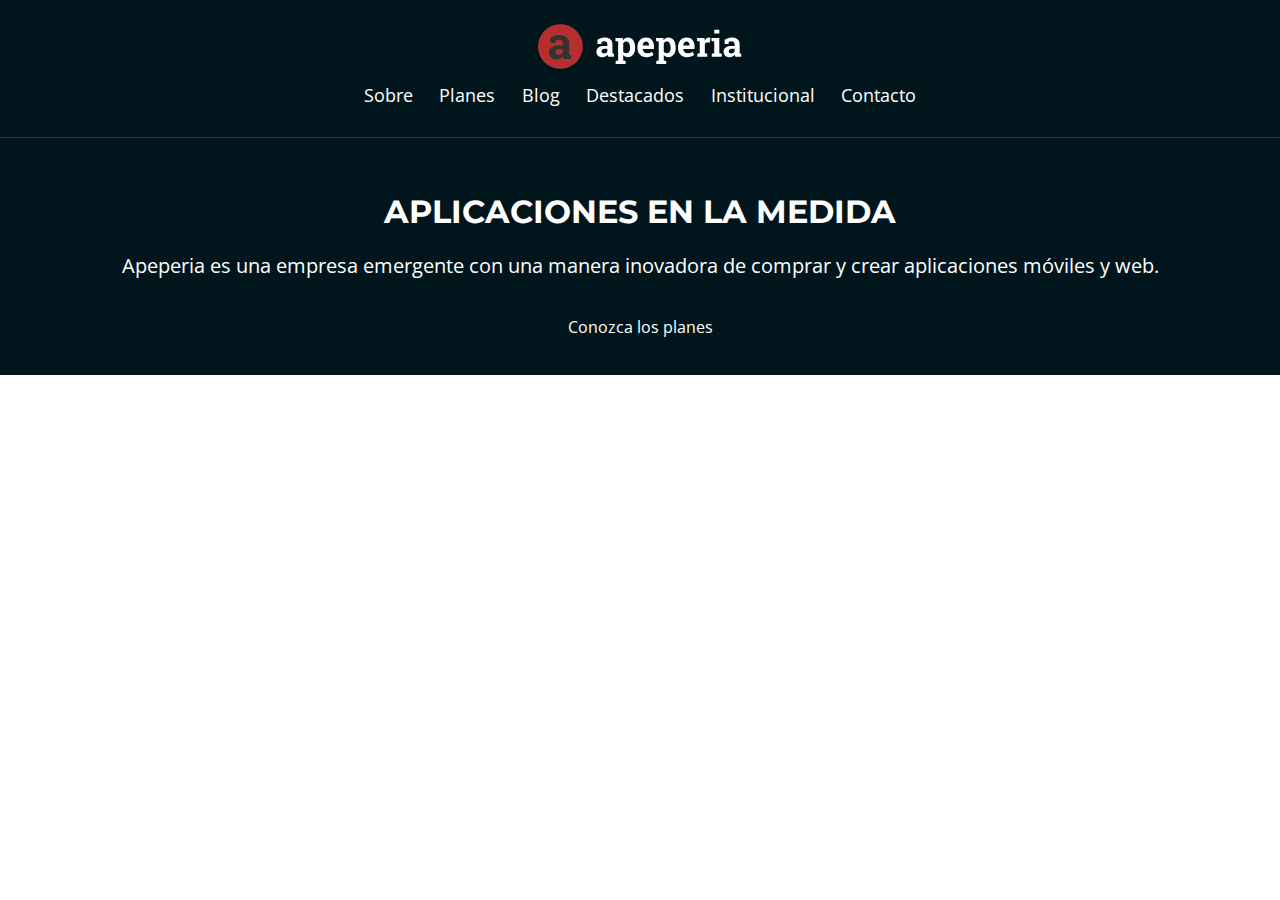
==== index.html @ 64befd77 "setting navbar of index and about us" ====
<!DOCTYPE html>
<html lang="en">
<head>
    <meta charset="UTF-8">
    <meta http-equiv="X-UA-Compatible" content="IE=edge">
    <meta name="viewport" content="width=device-width, initial-scale=1.0">
    <title>Home | Apeperia</title>
    <link href="https://fonts.googleapis.com/css2?family=Montserrat:wght@300;400;700&family=Open+Sans:ital,wght@0,400;0,700;1,300&display=swap" rel="stylesheet">
    <link rel="stylesheet" href="css/reset.css">
    <link rel="stylesheet" href="css/head.css">
    <link rel="stylesheet" href="css/llamada.css">
    <link rel="stylesheet" href="css/bases.css">
</head>
<body>
    <header class="head">
        <img class="head__logo" src="img/logo-apeperia.svg" alt="Logo de Apeperia">
        <nav class="head__navegacion">
            <li class="head__enlace"><a href="#">Sobre</a></li>
            <li class="head__enlace"><a href="#">Planes</a></li>
            <li class="head__enlace"><a href="#">Blog</a></li>
            <li class="head__enlace"><a href="#">Destacados</a></li>
            <li class="head__enlace"><a href="#">Institucional</a></li>
            <li class="head__enlace"><a href="#">Contacto</a></li>
        </nav>
    </header>
    <main>
        <section class="llamada">
            <h1 class="llamada__titulo">Aplicaciones en la medida</h1>
            <p class="llamada__texto">Apeperia es una empresa emergente con una manera inovadora de comprar y crear aplicaciones móviles y web.</p>
            <a class="llamada__boton" href="#">Conozca los planes</a>
        </section>
    </main>
</body>
</html>
---- css/head.css ----
.head {
    color: #FFFFFF;

    width: 100%;

    box-sizing: border-box;

    display: flex;
    flex-direction: column;
    align-items: center;

    padding-top: .75rem;
    padding-bottom: .75rem;

    border-bottom: 1px solid #103D4A;

    position: absolute;
}

.head__logo {
    margin-bottom: 1rem;
}

.head__navegacion {
    text-align: center;
}

.head__enlace {
    font-size: 1.1rem;

    display: inline-block;

    margin-right: .7rem;
    margin-bottom: 1.25rem;
    margin-left: .7rem;
}
---- css/llamada.css ----
.llamada  {
    display: flex;
    flex-direction: column;
    align-items: center;

    color: #FFFFFF;
    text-align: center;
    
    background-color: #00161C;

    padding-top: 12.25rem;
    padding-bottom: 2.5rem;
}

.llamada__titulo {
    font-family: 'Montserrat', serif;
    font-size: 2rem;
    font-weight: 700;
    text-transform: uppercase;

    margin-bottom: 1.5rem;
}

.llamada__texto {
    font-size: 1.25rem;
    line-height: normal;

    margin: 0 auto 2.5rem;
}

.llamada__boton {
    width: 100%;
}
---- css/bases.css ----
body{
    font-family: 'Open Sans', sans-serif;
}
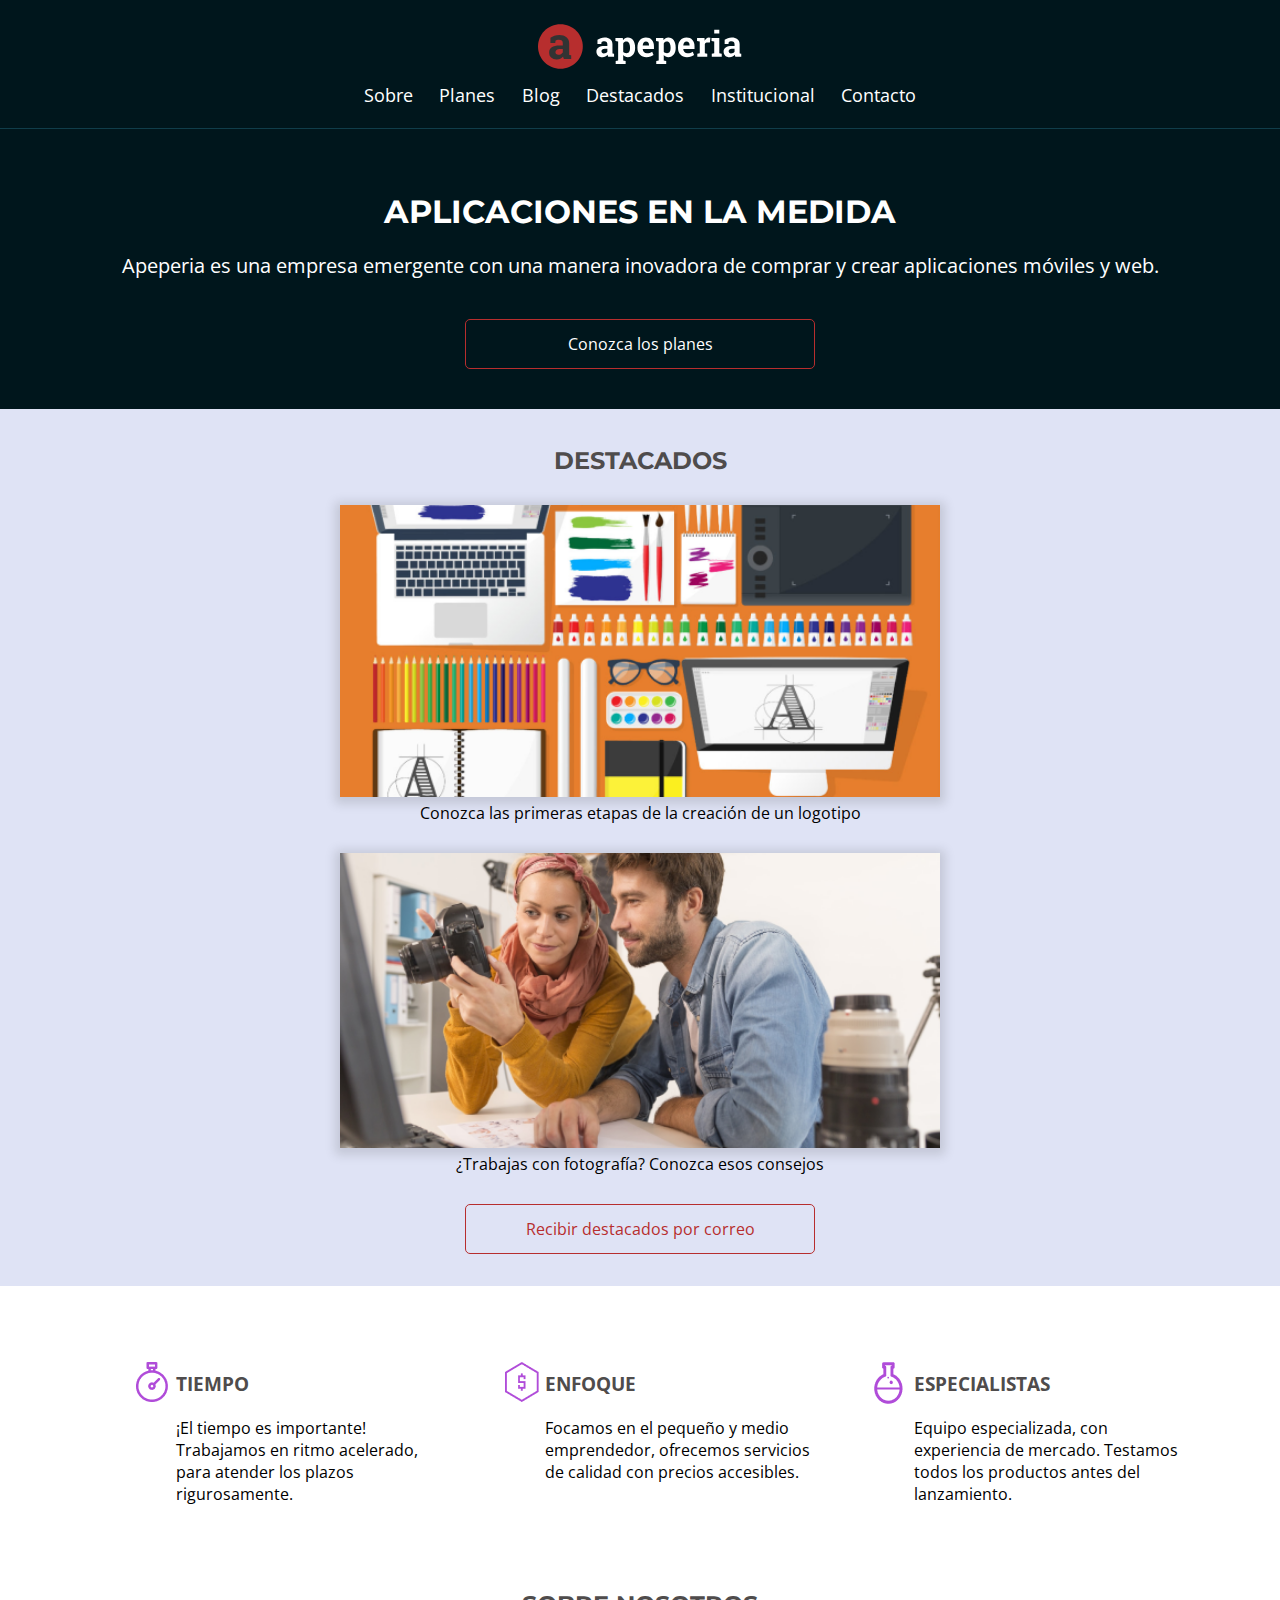
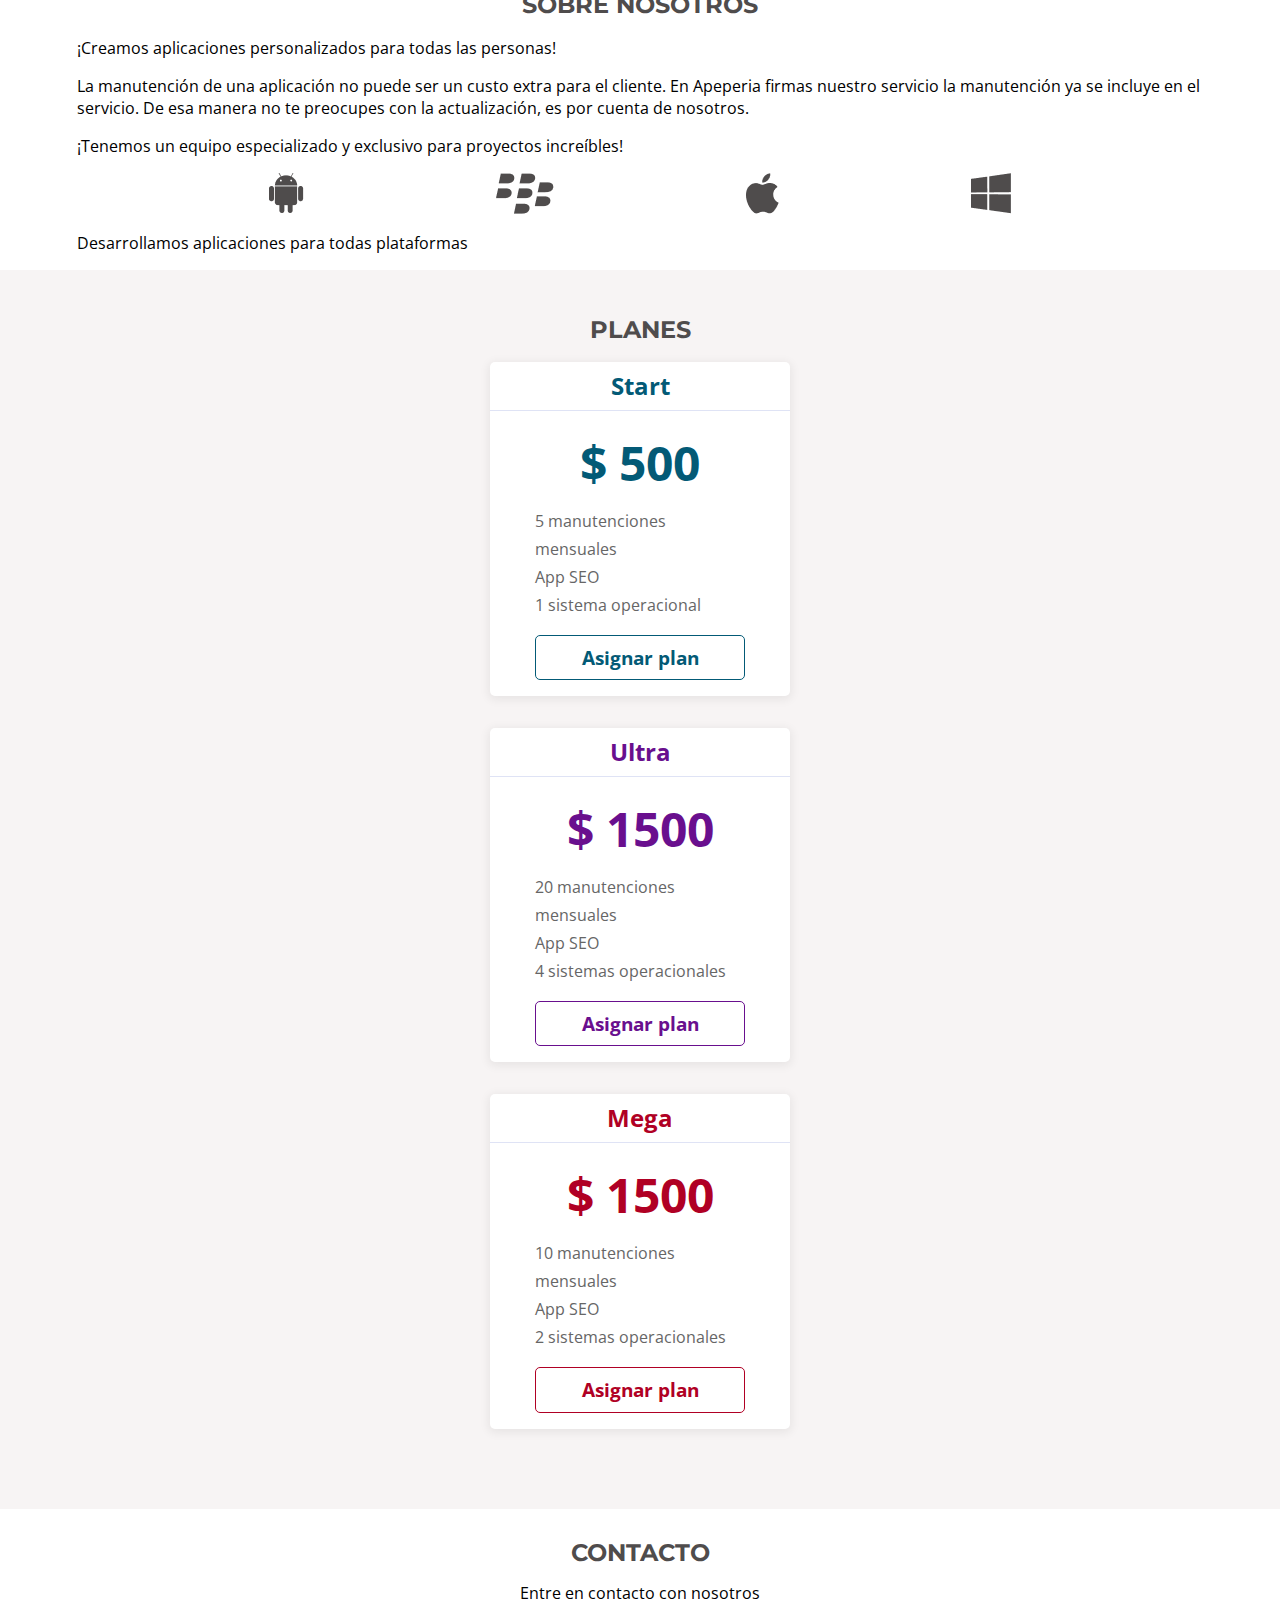
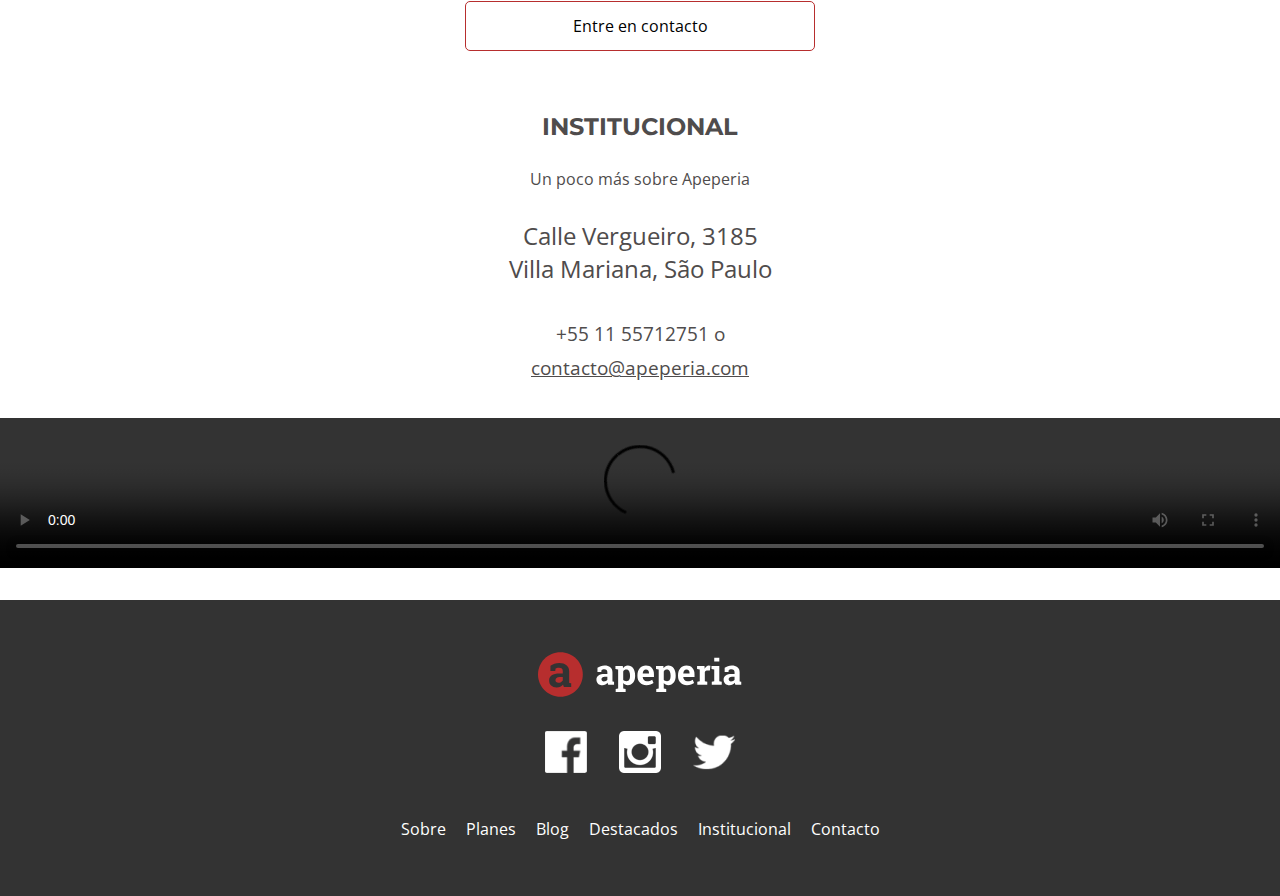
==== commit 3e832de2: "index working with styles" ====
--- a/index.html
+++ b/index.html
@@ -1,18 +1,29 @@
 <!DOCTYPE html>
 <html lang="en">
+
 <head>
     <meta charset="UTF-8">
     <meta http-equiv="X-UA-Compatible" content="IE=edge">
     <meta name="viewport" content="width=device-width, initial-scale=1.0">
     <title>Home | Apeperia</title>
-    <link href="https://fonts.googleapis.com/css2?family=Montserrat:wght@300;400;700&family=Open+Sans:ital,wght@0,400;0,700;1,300&display=swap" rel="stylesheet">
+    <link
+        href="https://fonts.googleapis.com/css2?family=Montserrat:wght@300;400;700&family=Open+Sans:ital,wght@0,400;0,700;1,300&display=swap"
+        rel="stylesheet">
     <link rel="stylesheet" href="css/reset.css">
     <link rel="stylesheet" href="css/head.css">
     <link rel="stylesheet" href="css/llamada.css">
     <link rel="stylesheet" href="css/bases.css">
+    <link rel="stylesheet" href="css/destacados.css">
+    <link rel="stylesheet" href="css/diferenciales.css">
+    <link rel="stylesheet" href="css/sobre-nosotros.css">
+    <link rel="stylesheet" href="css/planes.css">
+    <link rel="stylesheet" href="css/contacto.css">
+    <link rel="stylesheet" href="css/institucional.css">
+    <link rel="stylesheet" href="css/footer.css">
 </head>
+
 <body>
-    <header class="head">
+    <header class="head container">
         <img class="head__logo" src="img/logo-apeperia.svg" alt="Logo de Apeperia">
         <nav class="head__navegacion">
             <li class="head__enlace"><a href="#">Sobre</a></li>
@@ -24,11 +35,171 @@
         </nav>
     </header>
     <main>
-        <section class="llamada">
+        <section class="llamada container">
             <h1 class="llamada__titulo">Aplicaciones en la medida</h1>
-            <p class="llamada__texto">Apeperia es una empresa emergente con una manera inovadora de comprar y crear aplicaciones móviles y web.</p>
-            <a class="llamada__boton" href="#">Conozca los planes</a>
-        </section>
+            <p class="llamada__texto">Apeperia es una empresa emergente con una manera inovadora de comprar y crear
+                aplicaciones móviles y web.</p>
+            <a class="llamada__boton boton" href="#">Conozca los planes</a>
+        </section>
+
+        <section class="destacados container">
+            <h2 class="destacados__titulo">Destacados</h2>
+            <a href="#">
+                <figure class="destacados__panel">
+                    <img src="img/empezando-a-crear-logo.png"
+                        alt="Panel de la publicacion sobre la creacion del logotipo" class="destacados__panel-imagen">
+                    <figC class="destacados__panel-texto">Conozca las primeras etapas de la creación de un logotipo
+                    </figC>
+                </figure>
+            </a>
+            <a href="#">
+                <figure class="destacados__panel">
+                    <img src="img/sugestiones-fotografias.png"
+                        alt="Panel de la publicación sobre consejos de fotografía" class="destacados__panel-imagen">
+                    <figC class="destacados__panel-texto">¿Trabajas con fotografía? Conozca esos consejos</figC>
+                </figure>
+            </a>
+            <a href="#" class="destacados__boton boton">Recibir destacados por correo</a>
+        </section>
+
+
+        <section class="diferenciales container">
+            <ul class="diferenciales__lista">
+                <li class="diferenciales__item diferenciales__item-reloj">
+                    <h2 class="item__titulo">Tiempo</h2>
+                    <p class="item__texto">¡El tiempo es importante! Trabajamos en ritmo acelerado, para atender los
+                        plazos rigurosamente.</p>
+                </li>
+                <li class="diferenciales__item diferenciales__item-dinero">
+                    <h2 class="item__titulo">Enfoque</h2>
+                    <p class="item__texto">Focamos en el pequeño y medio emprendedor, ofrecemos servicios de calidad con
+                        precios accesibles.</p>
+                </li>
+                <li class="diferenciales__item diferenciales__item-quimica">
+                    <h2 class="item__titulo">Especialistas</h2>
+                    <p class="item__texto">Equipo especializada, con experiencia de mercado. Testamos todos los
+                        productos antes del lanzamiento.</p>
+                </li>
+            </ul>
+        </section>
+
+
+        <section class="sobre_nosotros container">
+            <div class="sobre_nosotros__contenido">
+                <h2 class="sobre_nosotros__titulo">Sobre nosotros</h2>
+                <p class="sobre_nosotros__texto">
+                    ¡Creamos aplicaciones personalizados para todas las personas!
+                </p>
+                <p class="sobre_nosotros__texto">
+                    La manutención de una aplicación no puede ser un custo extra para el cliente.
+                    En Apeperia firmas nuestro servicio la manutención ya se incluye en el servicio.
+                    De esa manera no te preocupes con la actualización, es por cuenta de nosotros.
+                </p>
+                <p class="sobre_nosotros__texto sobre-nosotros__texto--destacado sobre-nosotros__texto--division">
+                    ¡Tenemos un equipo especializado y exclusivo para proyectos increíbles!
+                </p>
+                <ul class="sobre_nosotros__plataformas">
+                    <li><img src="img/android.png" alt="Ícono del Android"></li>
+                    <li><img src="img/blackberry.png" alt="Ícono del Blackberry"></li>
+                    <li><img src="img/apple.png" alt="Ícono de la Apple"></li>
+                    <li><img src="img/windowsphone.png" alt="Ícono del Windows"></li>
+                </ul>
+                <p class="sobre_nosotros__texto">Desarrollamos aplicaciones para todas plataformas</p>
+            </div>
+        </section>
+
+
+        <section class="planes container">
+            <h2 class="planes__titulo">Planes</h2>
+            <ul class="planes__tarjetas">
+                <li class="tarjetas tarjetas--start">
+                    <h3 class="tarjetas__titulo">Start</h3>
+                    <articule class="tarjetas__contenido">
+                        <p class="tarjetas__precio"><em>$ 500</em></p>
+                        <p class="tarjetas__texto">5 manutenciones mensuales</p>
+                        <p class="tarjetas__texto">App SEO</p>
+                        <p class="tarjetas__texto">1 sistema operacional</p>
+                        <a href="#" class="tarjetas__boton tarjetas__boton--start boton">Asignar plan</a>
+                    </articule>
+                </li>
+                <li class="tarjetas tarjetas--ultra">
+                    <h3 class="tarjetas__titulo">Ultra</h3>
+                    <articule class="tarjetas__contenido">
+                        <p class="tarjetas__precio"><em>$ 1500</em></p>
+                        <p class="tarjetas__texto">20 manutenciones mensuales</p>
+                        <p class="tarjetas__texto">App SEO</p>
+                        <p class="tarjetas__texto">4 sistemas operacionales</p>
+                        <a href="#" class="tarjetas__boton tarjetas__boton--ultra boton">Asignar plan</a>
+                    </articule>
+                </li>
+                <li class="tarjetas tarjetas--mega">
+                    <h3 class="tarjetas__titulo">Mega</h3>
+                    <articule class="tarjetas__contenido">
+                        <p class="tarjetas__precio"><em>$ 1500</em></p>
+                        <p class="tarjetas__texto">10 manutenciones mensuales</p>
+                        <p class="tarjetas__texto">App SEO</p>
+                        <p class="tarjetas__texto">2 sistemas operacionales</p>
+                        <a href="#" class="tarjetas__boton tarjetas__boton--mega boton">Asignar plan</a>
+                    </articule>
+                </li>
+            </ul>
+        </section>
+
+
+        <section class="contacto container">
+            <h2 class="contacto__titulo">Contacto</h2>
+            <p>Entre en contacto con nosotros</p>
+            <a href="#" class="contacto_boton boton">Entre en contacto</a>
+        </section>
+
+
+        <section class="institucional container">
+            <h2 class="institucional__titulo">Institucional</h2>
+            <p class="institucional__descripcion">
+                Un poco más sobre Apeperia
+            </p>
+            <address class="institucional__direccion">
+                Calle Vergueiro, 3185 <br>
+                Villa Mariana, São Paulo
+                <article class="institucional__contacto">
+                    <p>
+                        <a href="tel:+551155712751" class="institucional__contacto-telefono">+55 11 55712751</a> o 
+                        <a href="mailto:contacto@apeperia.com" class="institucional__contacto-email">contacto@apeperia.com</a>
+                    </p>
+                </article>
+            </address>
+
+            <video src="img/formacion-java.mp4" class="institucional__video" controls></video>
+        </section>
+
+
+        <footer class="footer container">
+            <img src="img/logo-apeperia.svg" alt="Logo de Apeperia" class="footer__logo">
+            
+            <ul class="footer__social">
+                <li><a href="#" class="footer__media">
+                    <img src="img/facebook.png" alt="Ícono de facebook">
+                </a></li>
+                <li><a href="#" class="footer__media">
+                    <img src="img/instagram.png" alt="Ícono de instagram">
+                </a></li>
+                <li><a href="#" class="footer__media">
+                    <img src="img/twitter.png" alt="Ícono de twitter">
+                </a></li>
+            </ul>
+            <nav>
+                <ul class="footer__navegacion">
+                    <li class="footer__enlace"><a href="#">Sobre</a></li>
+                    <li class="footer__enlace"><a href="#">Planes</a></li>
+                    <li class="footer__enlace"><a href="#">Blog</a></li>
+                    <li class="footer__enlace"><a href="#">Destacados</a></li>
+                    <li class="footer__enlace"><a href="#">Institucional</a></li>
+                    <li class="footer__enlace"><a href="#">Contacto</a></li>
+                </ul>
+            </nav>
+        </footer>
+
     </main>
 </body>
+
 </html>--- a/css/head.css
+++ b/css/head.css
@@ -1,5 +1,5 @@
 .head {
-    color: #FFFFFF;
+    color: var(--background-blanco);
 
     width: 100%;
 
@@ -12,7 +12,7 @@
     padding-top: .75rem;
     padding-bottom: .75rem;
 
-    border-bottom: 1px solid #103D4A;
+    border-bottom: 1px solid var(--border-cabecera-mobile);
 
     position: absolute;
 }
@@ -31,6 +31,6 @@
     display: inline-block;
 
     margin-right: .7rem;
-    margin-bottom: 1.25rem;
+    margin-bottom: .7rem;
     margin-left: .7rem;
 }
--- a/css/llamada.css
+++ b/css/llamada.css
@@ -3,17 +3,17 @@
     flex-direction: column;
     align-items: center;
 
-    color: #FFFFFF;
+    color: var(--background-blanco);
     text-align: center;
     
-    background-color: #00161C;
+    background-color: var(--background-llamada-mobile);
 
     padding-top: 12.25rem;
     padding-bottom: 2.5rem;
 }
 
 .llamada__titulo {
-    font-family: 'Montserrat', serif;
+    font-family: var(--montserrat);
     font-size: 2rem;
     font-weight: 700;
     text-transform: uppercase;
--- a/css/bases.css
+++ b/css/bases.css
@@ -1,3 +1,44 @@
+
+:root{
+    --background-llamada-mobile: #00161C;
+    --background-blanco: #FFFFFF;
+    --background-azul-claro: #DFE3F5;
+    --background-ceniza-claro: #F7F4F4;
+    --background-ceniza-medio: #D9D9D9;
+
+    --border-cabecera-mobile: #103D4A;
+
+    --boton-rojo: #B72E2E;
+
+    --fuente-ceniza-claro: #666666;
+    --fuente-ceniza-oscuro: #4F4C4C;
+
+    --planes-card-start: #035A76;
+    --planes-card-ultra: #690F8E;
+    --planes-card-mega: #B00024;
+
+    --fuente-enlace: #0006FF;
+
+    --background-footer: #333333;
+
+    --montserrat: 'Montserrat', sans-serif;
+    --open-sans: 'Open Sans', sans-serif;
+}
+
 body{
-    font-family: 'Open Sans', sans-serif;
+    font-family: var(--open-sans);
+}
+.container{
+    padding-left: 6%;
+    padding-right: 6%;
+}
+.boton{
+    text-align: center;
+    display: block;
+    width: 100%;
+    max-width: 350px;
+    box-sizing: border-box;
+    padding: 1rem 2rem;
+    border: 1px solid var(--boton-rojo);
+    border-radius: 5px;
 }--- a/css/destacados.css
+++ b/css/destacados.css
@@ -0,0 +1,41 @@
+.destacados{
+    background-color: var(--background-azul-claro);
+    padding-top: 2.5rem;
+    padding-bottom: 2rem;
+}
+
+.destacados__titulo{
+    color: var(--fuente-ceniza-oscuro);
+    font-weight: 700;
+    font-size: 1.5rem;
+    font-family: var(--montserrat);
+    text-transform: uppercase;
+    text-align: center;
+    margin-bottom: 2rem;
+}
+
+.destacados__panel{
+    display: flex;
+    flex-direction: column;
+    align-items: center;
+    margin-bottom: 2rem;
+}
+
+.destacados__panel-imagen{
+    width: 100vw;
+    max-width: 600px;
+    box-shadow: 0 2px 10px 5px #00000020;
+    margin-bottom: .5rem;
+}
+
+.estacados__panel-texto{
+    font-weight: 700;
+    font-size: 1.2rem;
+    line-height: normal;
+}
+
+.destacados__boton{
+    color: var(--boton-rojo);
+    border-color: var(--boton-rojo);
+    margin: 0 auto;
+}--- a/css/diferenciales.css
+++ b/css/diferenciales.css
@@ -0,0 +1,42 @@
+.diferenciales {
+    padding-top: 3.5rem;
+    padding-bottom: 3.5rem;
+}
+
+.diferenciales__lista {
+    display: flex;
+    flex-wrap: wrap;
+    justify-content: space-evenly;
+}
+
+.diferenciales__item {
+    max-width: 350px;
+    box-sizing: border-box;
+    padding: 2rem 0 2rem 5rem;
+    background-repeat: no-repeat;
+    background-position: top 1.25rem left 2.5rem;
+}
+
+.item__titulo {
+    color: var(--fuente-ceniza-oscuro);
+    font-weight: 700;
+    font-size: 1.2rem;
+    text-transform: uppercase;
+    margin-bottom: 1.5rem;
+}
+
+.item__texto {
+    line-height: normal;
+}
+
+.diferenciales__item-reloj{
+    background-image: url(../img/icono-reloj.png);
+}
+
+.diferenciales__item-dinero{
+    background-image: url(../img/icono-dinero.png);
+}
+
+.diferenciales__item-quimica{
+    background-image: url(../img/icono-quimica.png);
+}--- a/css/sobre-nosotros.css
+++ b/css/sobre-nosotros.css
@@ -0,0 +1,31 @@
+.sobre-nosotros {
+    padding-top: 3rem;
+    padding-bottom: 3rem;
+}
+
+.sobre_nosotros__titulo {
+    color: var(--fuente-ceniza-oscuro);
+    font-weight: 700;
+    font-size: 1.5rem;
+    font-family: var(--montserrat);
+    text-transform: uppercase;
+    text-align: center;
+    margin-bottom: 1.25rem;
+}
+
+.sobre_nosotros__texto {
+    line-height: normal;
+    margin-bottom: 1rem;
+}
+
+.sobre_nosotros__plataformas {
+    display: flex;
+    flex-wrap: wrap;
+    justify-content: space-evenly;
+    margin-bottom: 1rem;
+}
+
+.sobre-nosotros {
+    color: var(--fuente-ceniza-oscuro);
+    font-weight: 700;
+}--- a/css/planes.css
+++ b/css/planes.css
@@ -0,0 +1,106 @@
+.planes {
+    background-color: var(--background-ceniza-claro);
+    
+    padding-top: 3rem;
+    padding-bottom: 3rem;
+}
+
+.planes__titulo {
+    color: var(--fuente-ceniza-oscuro);
+    font-weight: 700;
+    font-size: 1.5rem;
+    font-family: var(--montserrat);
+    text-transform: uppercase;
+    text-align: center;
+
+    margin-bottom: 1.25rem;
+}
+
+.planes__tarjetas {
+    display: flex;
+    flex-direction: column;
+    align-items: center;
+}
+
+.tarjetas {
+    display: flex;
+    flex-direction: column;
+
+    background-color: var(--background-blanco);
+
+    width: 100%;
+    max-width: 300px;
+
+    margin-bottom: 2rem;
+
+    border-radius: 5px;
+    box-shadow: 0 2px 10px 2px #00000010;
+}
+
+.tarjetas__titulo {
+    font-weight: 700;
+    font-size: 1.5rem;
+    text-align: center;
+
+    padding: .75rem 0;
+
+    margin-bottom: .5rem;
+
+    border-bottom: 1px solid var(--background-azul-claro);
+}
+
+.tarjetas__contenido {
+    padding: 0 15%;
+}
+
+.tarjetas__precio {
+    font-weight: 700;
+    font-size: 3rem;
+    text-align: center;
+
+    margin-top: 1.25rem;
+    margin-bottom: 1.25rem;
+}
+
+.tarjetas__texto {
+    color: var(--fuente-ceniza-claro);
+    line-height: 28px;
+}
+
+.tarjetas__boton {
+    font-size: 1.2rem;
+    font-weight: 700;
+
+    width: 100%;
+
+    align-self: center;
+
+    padding: .75rem 2rem;
+
+    margin-top: 1rem;
+    margin-bottom: 1rem;
+}
+
+.tarjetas--start {
+    color: var(--planes-card-start);
+}
+
+.tarjetas--ultra {
+    color: var(--planes-card-ultra);
+}
+
+.tarjetas--mega {
+    color: var(--planes-card-mega);
+}
+
+.tarjetas__boton--start {
+    border-color: var(--planes-card-start);
+}
+
+.tarjetas__boton--ultra {
+    border-color: var(--planes-card-ultra);
+}
+
+.tarjetas__boton--mega {
+    border-color: var(--planes-card-mega);
+}--- a/css/contacto.css
+++ b/css/contacto.css
@@ -0,0 +1,28 @@
+.contacto {
+    display: flex;
+    flex-direction: column;
+    align-items: center;
+
+    text-align: center;
+
+    padding-top: 2rem;
+    padding-bottom: 2rem;
+}
+
+.contacto__titulo {
+    color: var(--fuente-ceniza-oscuro);
+    font-weight: 700;
+    font-size: 1.5rem;
+    font-family: var(--montserrat);
+    text-transform: uppercase;
+    text-align: center;
+
+    margin-bottom: 1.25rem;
+}
+
+.contacto__boton {
+    color: var(--boton-rojo);
+    border-color: var(--boton-rojo);
+    margin-top: 1.25rem;
+
+}--- a/css/institucional.css
+++ b/css/institucional.css
@@ -0,0 +1,54 @@
+.institucional {
+    display: flex;
+    flex-direction: column;
+    align-items: center;
+
+    color: var(--fuente-ceniza-oscuro);
+    text-align: center;
+
+    padding-top: 2rem;
+    padding-bottom: 2rem;
+}
+
+.institucional__titulo {
+    color: var(--fuente-ceniza-oscuro);
+    font-weight: 700;
+    font-size: 1.5rem;
+    font-family: var(--montserrat);
+    text-transform: uppercase;
+    text-align: center;
+
+    margin-bottom: 2rem;
+}
+
+.institucional__descripcion {
+    margin-bottom: 2rem;
+}
+
+.institucional__direccion {
+    font-size: 1.5rem;
+    line-height: normal;
+
+    margin-bottom: 2rem;
+}
+
+.institucional__contacto {
+    font-size: 1.2rem;
+    line-height: 1.8;
+
+    margin-top: 2rem;
+}
+
+.institucional__contacto-telefono {
+    line-height: normal;
+}
+
+.institucional__contacto-email {
+    color: var(--fuente-ceniza-oscuro);
+    text-decoration: underline;
+    display: block;
+}
+
+.institucional__video {
+    width: 100vw;
+}--- a/css/footer.css
+++ b/css/footer.css
@@ -0,0 +1,37 @@
+.footer {
+    display: flex;
+    flex-direction: column;
+    align-items: center;
+
+    background-color: var(--background-footer);
+
+    padding-top: 2.5rem;
+    padding-bottom: 2rem;
+}
+
+.footer__social {
+    display: flex;
+}
+
+.footer__media {
+    display: block;
+
+    width: 42px;
+    height: 42px;
+
+    margin: 2rem 1rem;
+}
+
+.footer__navegacion {
+    color: var(--background-blanco);
+    font: var(--open-sans);
+    text-align: center;
+    line-height: 3;
+}
+
+
+.footer__enlace {
+    display: inline-block;
+
+    margin: 0 .5rem .7rem;
+}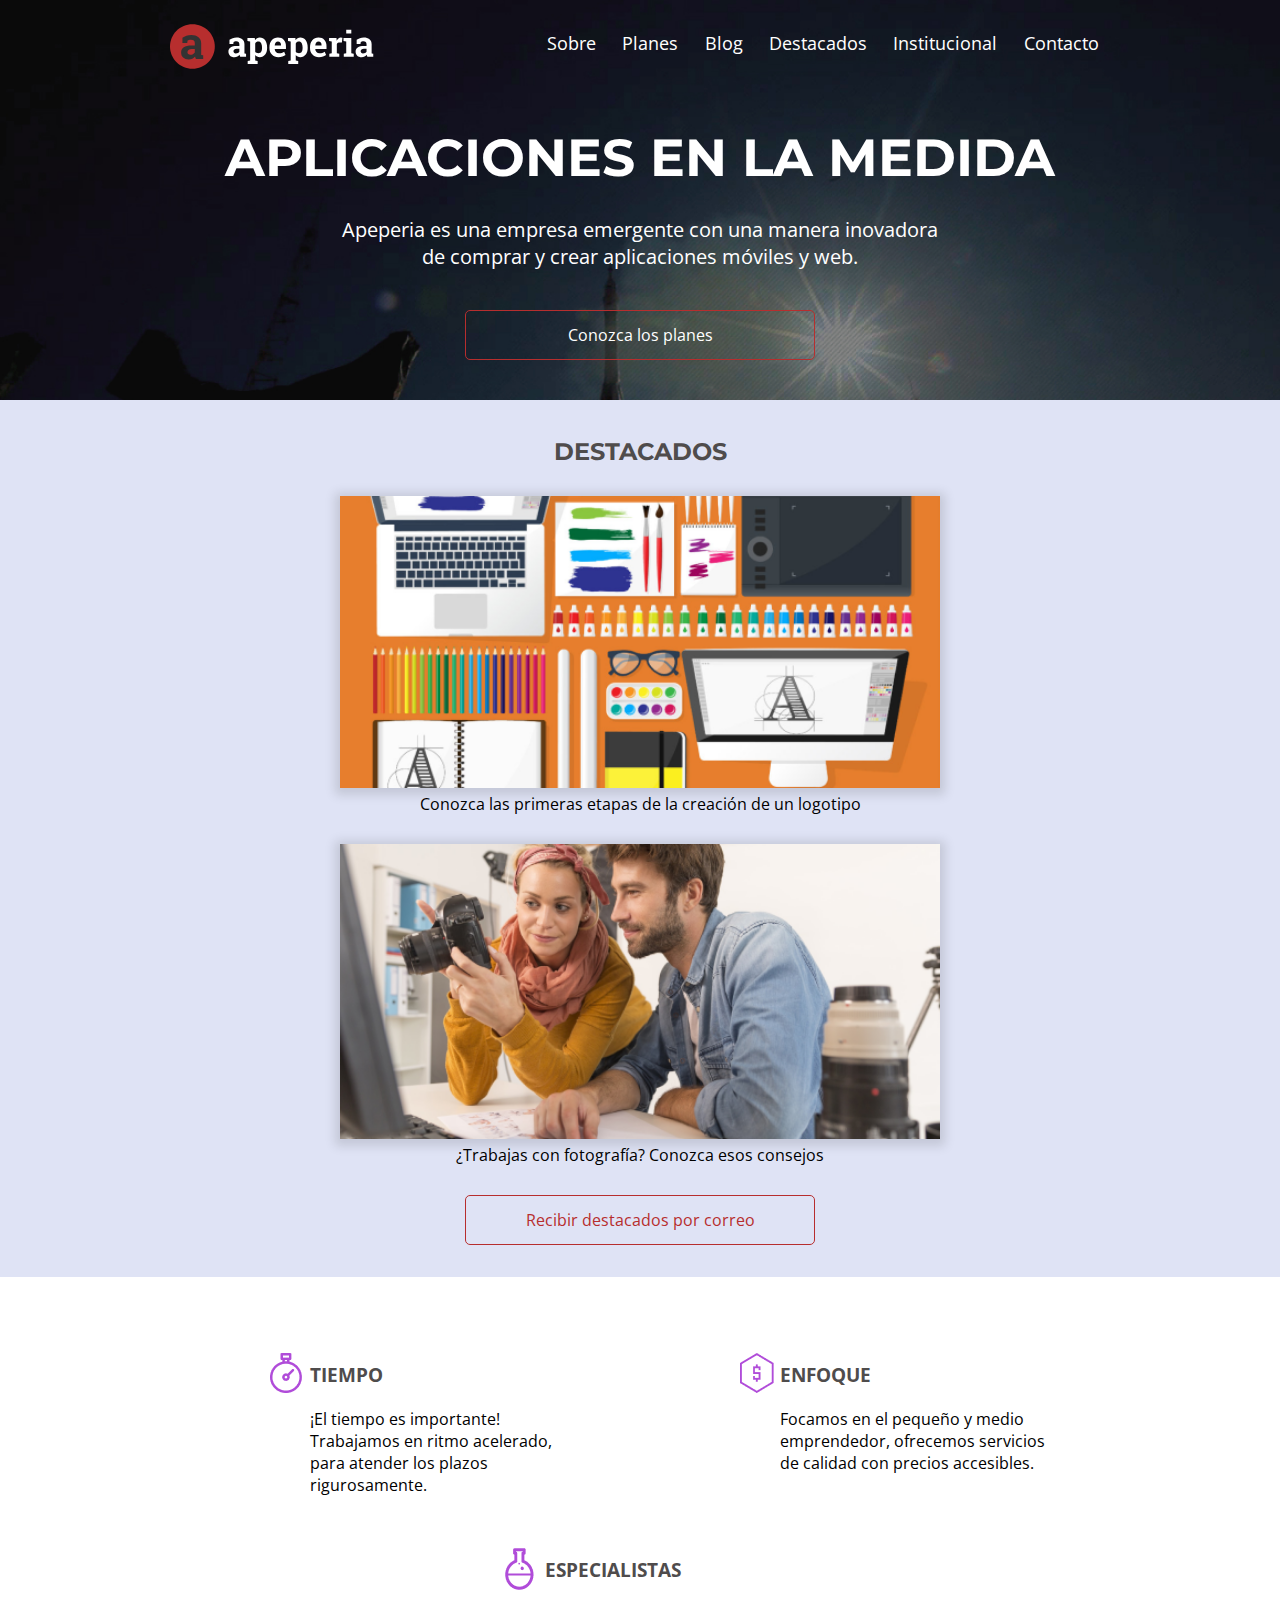
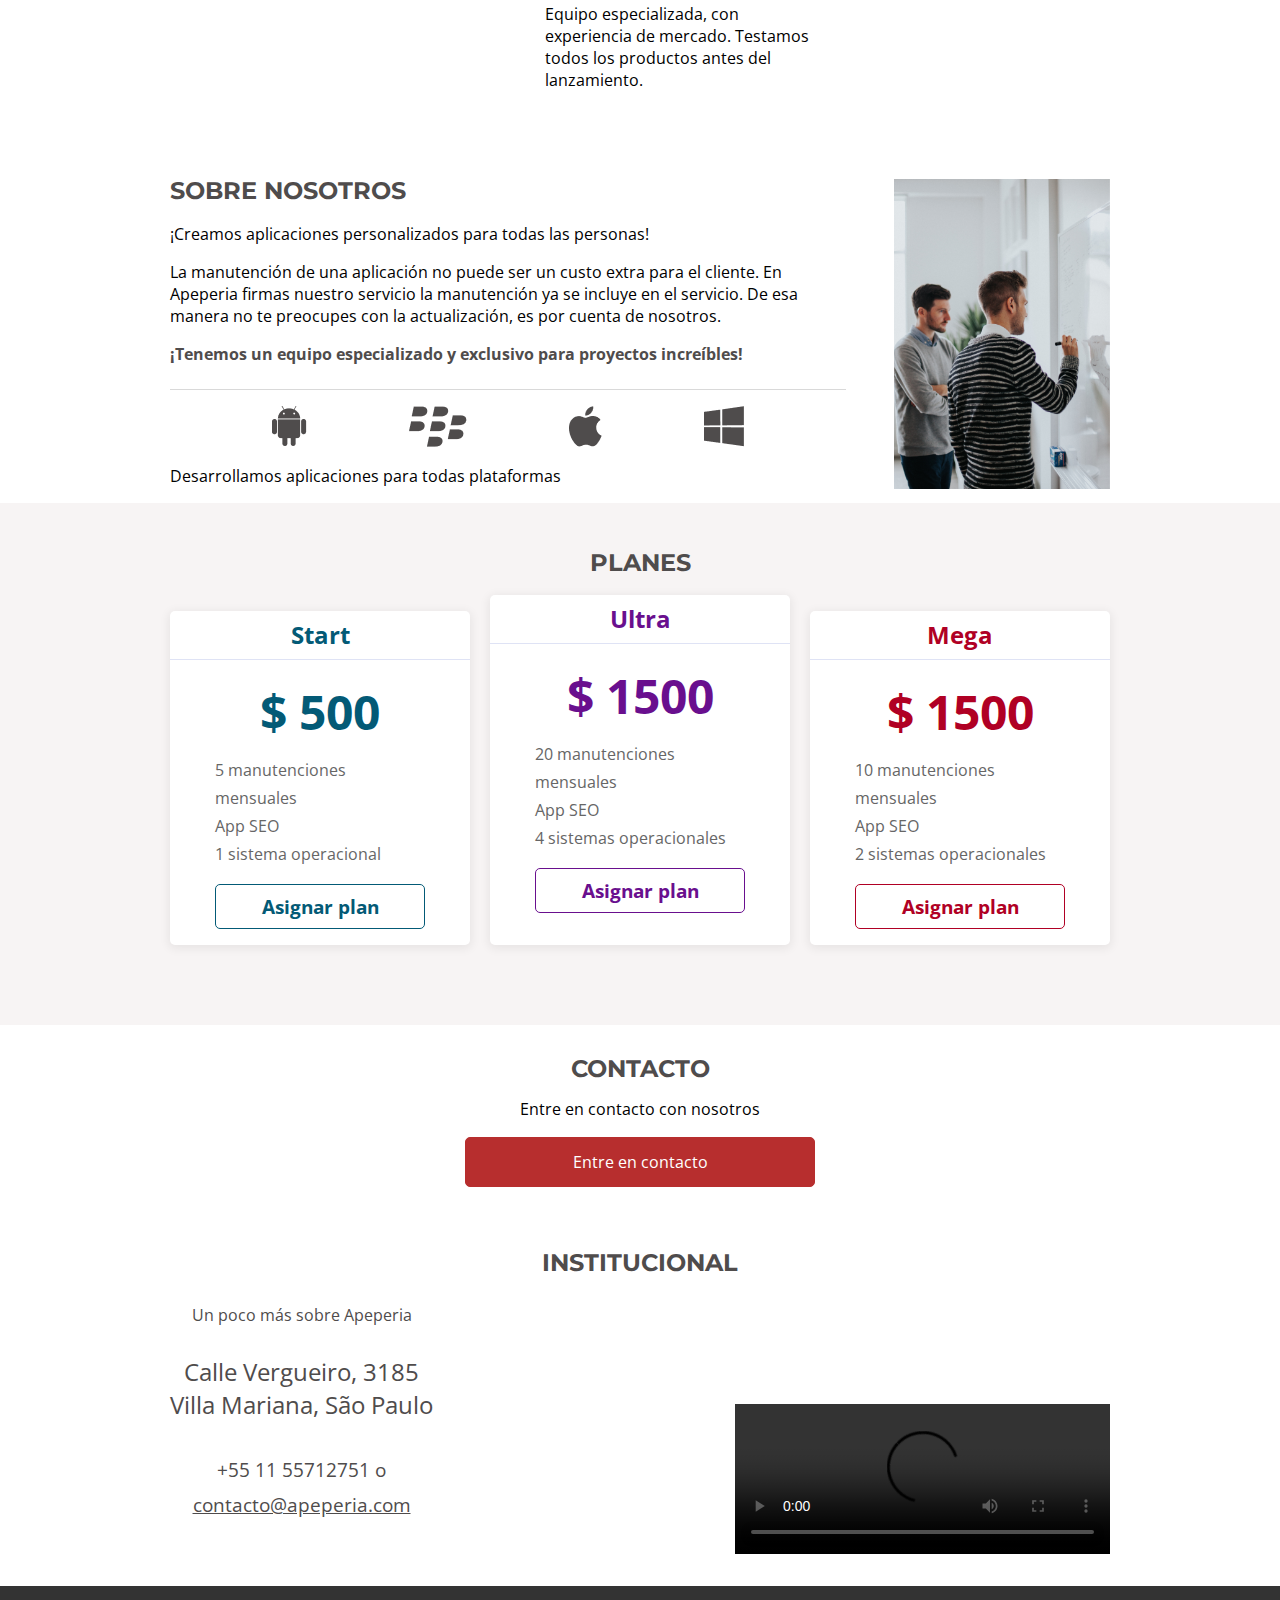
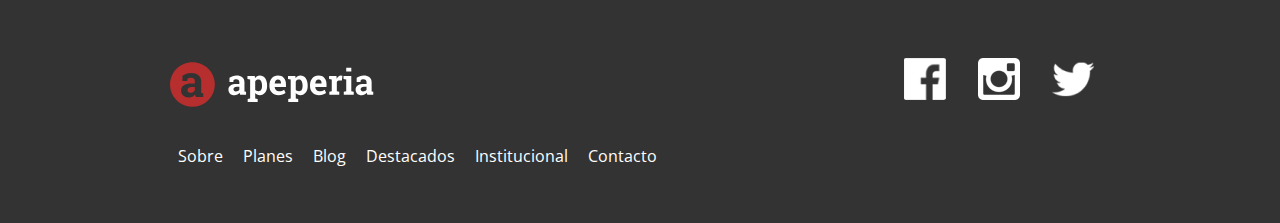
==== commit ea2e1428: "Media queries added for tablet and desktop" ====
--- a/index.html
+++ b/index.html
@@ -106,6 +106,7 @@
                 </ul>
                 <p class="sobre_nosotros__texto">Desarrollamos aplicaciones para todas plataformas</p>
             </div>
+            <img src="img/sobre-apeperia.png" alt="Sobre nosotros" class="sobre_nosotros__imagen">
         </section>
 
 
@@ -149,43 +150,49 @@
         <section class="contacto container">
             <h2 class="contacto__titulo">Contacto</h2>
             <p>Entre en contacto con nosotros</p>
-            <a href="#" class="contacto_boton boton">Entre en contacto</a>
+        
+            <a href="#" class="boton contacto_boton ">Entre en contacto</a>
         </section>
 
 
         <section class="institucional container">
             <h2 class="institucional__titulo">Institucional</h2>
-            <p class="institucional__descripcion">
-                Un poco más sobre Apeperia
-            </p>
-            <address class="institucional__direccion">
-                Calle Vergueiro, 3185 <br>
-                Villa Mariana, São Paulo
-                <article class="institucional__contacto">
-                    <p>
-                        <a href="tel:+551155712751" class="institucional__contacto-telefono">+55 11 55712751</a> o 
-                        <a href="mailto:contacto@apeperia.com" class="institucional__contacto-email">contacto@apeperia.com</a>
+            <div class="institucional__contenido">
+                <div class="institucional__informaciones">
+                    <p class="institucional__descripcion">
+                        Un poco más sobre Apeperia
                     </p>
-                </article>
-            </address>
-
-            <video src="img/formacion-java.mp4" class="institucional__video" controls></video>
+                    <address class="institucional__direccion">
+                        Calle Vergueiro, 3185 <br>
+                        Villa Mariana, São Paulo
+                        <article class="institucional__contacto">
+                            <p>
+                                <a href="tel:+551155712751" class="institucional__contacto-telefono">+55 11 55712751</a>
+                                o
+                                <a href="mailto:contacto@apeperia.com"
+                                    class="institucional__contacto-email">contacto@apeperia.com</a>
+                            </p>
+                        </article>
+                    </address>
+                </div>
+                <video src="img/formacion-java.mp4" class="institucional__video" controls></video>
+            </div>
         </section>
 
 
         <footer class="footer container">
             <img src="img/logo-apeperia.svg" alt="Logo de Apeperia" class="footer__logo">
-            
+
             <ul class="footer__social">
                 <li><a href="#" class="footer__media">
-                    <img src="img/facebook.png" alt="Ícono de facebook">
-                </a></li>
+                        <img src="img/facebook.png" alt="Ícono de facebook">
+                    </a></li>
                 <li><a href="#" class="footer__media">
-                    <img src="img/instagram.png" alt="Ícono de instagram">
-                </a></li>
+                        <img src="img/instagram.png" alt="Ícono de instagram">
+                    </a></li>
                 <li><a href="#" class="footer__media">
-                    <img src="img/twitter.png" alt="Ícono de twitter">
-                </a></li>
+                        <img src="img/twitter.png" alt="Ícono de twitter">
+                    </a></li>
             </ul>
             <nav>
                 <ul class="footer__navegacion">
--- a/css/head.css
+++ b/css/head.css
@@ -34,3 +34,19 @@
     margin-bottom: .7rem;
     margin-left: .7rem;
 }
+
+@media screen and (min-width: 1024px) {
+    .head {
+        flex-direction: row;
+        justify-content: space-between;
+        border: none;
+    }
+}
+
+@media screen and (min-width: 1024px) {
+    .head {
+        flex-direction: row;
+        justify-content: space-between;
+        border: none;
+    }
+}
--- a/css/llamada.css
+++ b/css/llamada.css
@@ -31,3 +31,24 @@
 .llamada__boton {
     width: 100%;
 }
+
+
+@media screen and (min-width: 768px) {
+    .llamada__texto {
+        max-width: 600px;
+    }
+}
+
+@media screen and (min-width: 1024px) {
+    .llamada {
+        background-image: url(../img/bg-intro.jpg);
+        background-size: cover;
+
+        padding-top: 8.25rem;
+    }
+
+    .llamada__titulo {
+        font-size: 3.25rem;
+        margin-bottom: 2rem;
+    }
+}--- a/css/bases.css
+++ b/css/bases.css
@@ -41,4 +41,11 @@
     padding: 1rem 2rem;
     border: 1px solid var(--boton-rojo);
     border-radius: 5px;
+}
+
+@media screen and (min-width: 1024px) {
+    .container {
+        padding-left: calc((100% - 940px)/2);
+        padding-right: calc((100% - 940px)/2);
+    }
 }--- a/css/diferenciales.css
+++ b/css/diferenciales.css
@@ -39,4 +39,13 @@
 
 .diferenciales__item-quimica{
     background-image: url(../img/icono-quimica.png);
+}
+
+@media screen and (min-width: 1024px) {
+    .diferenciales {
+        background-color: var(--cinza-claro);
+    }
+    .diferenciales__lista {
+        justify-content: space-around;
+    }
 }--- a/css/sobre-nosotros.css
+++ b/css/sobre-nosotros.css
@@ -25,7 +25,32 @@
     margin-bottom: 1rem;
 }
 
-.sobre-nosotros {
+.sobre-nosotros__texto--division  {
     color: var(--fuente-ceniza-oscuro);
     font-weight: 700;
+}
+
+.sobre_nosotros__imagen {
+    display: none;
+}
+
+@media screen and (min-width: 1024px) {
+    .sobre_nosotros {
+        display: flex;
+    }
+    .sobre_nosotros__contenido {
+        margin-right: 3rem;
+    }
+    .sobre_nosotros__titulo {
+        text-align: left;
+    }
+    .sobre-nosotros__texto--division {
+        border-bottom: 1px solid var(--background-ceniza-medio);
+
+        padding-bottom: 1.5rem;
+    }
+    .sobre_nosotros__imagen {
+        display: block;
+        height: 310px;
+    }
 }--- a/css/planes.css
+++ b/css/planes.css
@@ -103,4 +103,24 @@
 
 .tarjetas__boton--mega {
     border-color: var(--planes-card-mega);
+}
+
+@media screen and (min-width: 768px) {
+    .tarjetas {
+        max-width: 300px;
+    }
+}
+
+@media screen and (min-width: 1024px) {
+    .planes__tarjetas {
+        flex-direction: row;
+        justify-content: space-between;
+        align-items: flex-end;
+    }
+    .tarjetas {
+        max-width: 300px;
+    }
+    .tarjetas--ultra{
+        height: 350px;
+    }
 }--- a/css/contacto.css
+++ b/css/contacto.css
@@ -19,10 +19,8 @@
 
     margin-bottom: 1.25rem;
 }
-
-.contacto__boton {
-    color: var(--boton-rojo);
-    border-color: var(--boton-rojo);
+.contacto a {
     margin-top: 1.25rem;
-
+    color: var(--background-blanco);
+    background-color: var(--boton-rojo);
 }--- a/css/institucional.css
+++ b/css/institucional.css
@@ -51,4 +51,33 @@
 
 .institucional__video {
     width: 100vw;
+}
+
+@media screen and (min-width: 768px) {
+    .institucional__contacto-email {
+        display: inline-block;
+    }
+    .institucional__video {
+        width: 100vw;
+    }
+}
+
+@media screen and (min-width: 1024px) {
+    .institucional__contenido {
+        width: 100%;
+        display: flex;
+        justify-content: space-between;
+        text-align: center;
+    }
+
+    .institucional__contacto-email {
+            display: block;
+    }
+
+    .institucional__video {
+        align-self: flex-end;
+        width: 375px;
+    }
+
+    
 }--- a/css/footer.css
+++ b/css/footer.css
@@ -29,9 +29,20 @@
     line-height: 3;
 }
 
-
 .footer__enlace {
     display: inline-block;
 
     margin: 0 .5rem .7rem;
+}
+
+@media screen and (min-width: 1024px) {
+    .footer {
+        flex-direction: row;
+        flex-wrap: wrap;
+        justify-content: space-between;
+    }
+    .footer__navegacion {
+        text-align: left;
+        min-width: 600px;
+    }
 }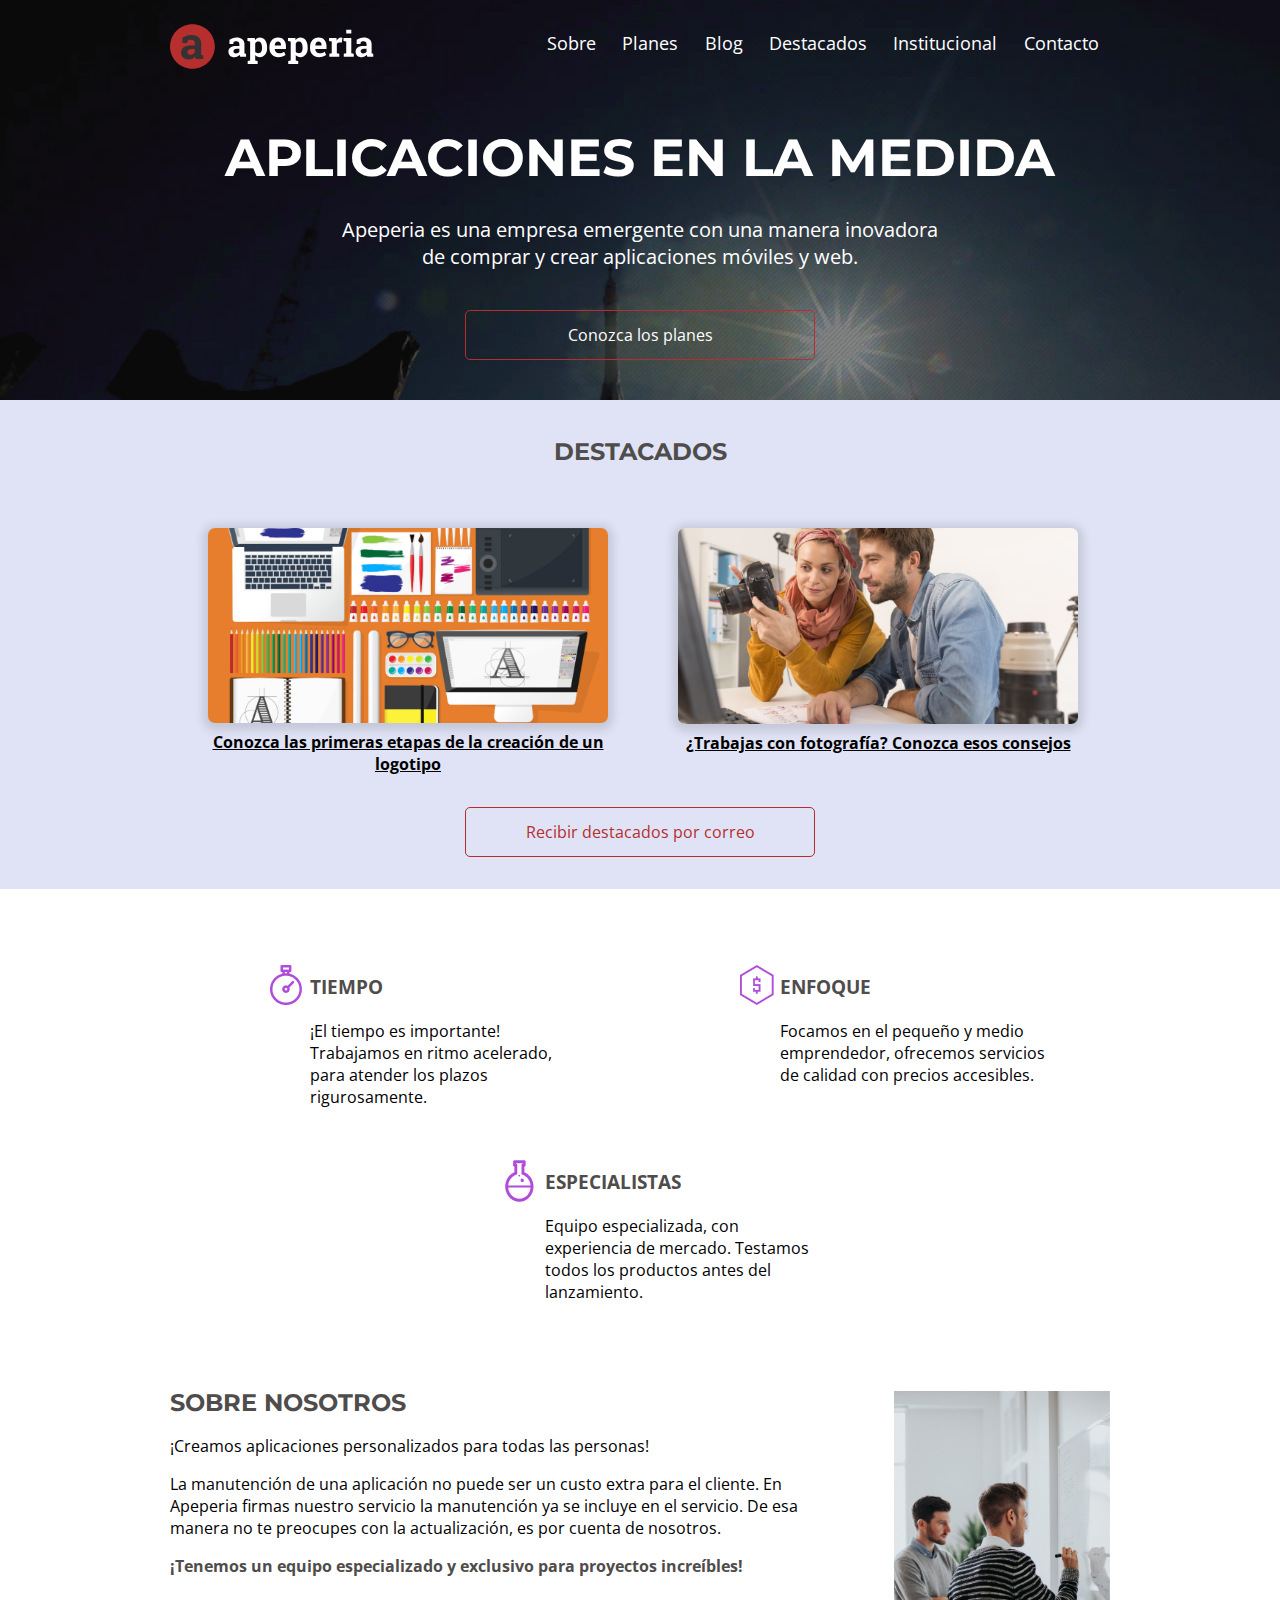
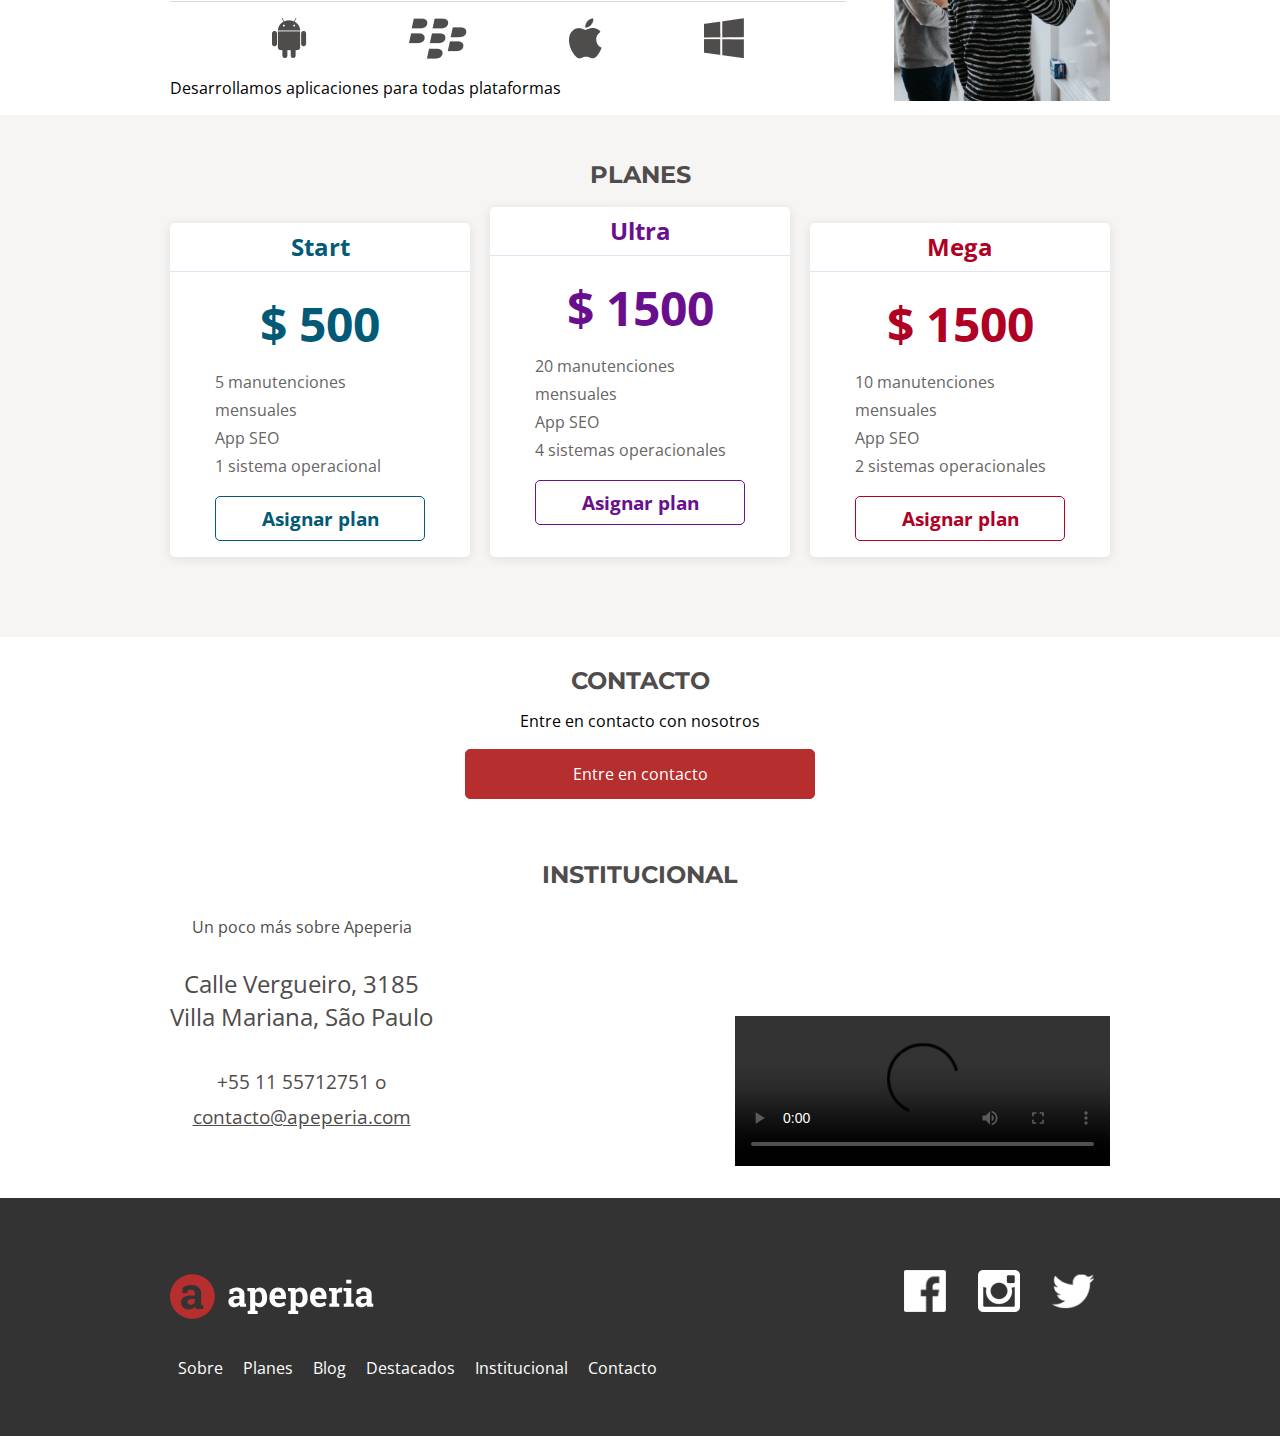
==== commit d709f6fc: "changes on responsiveness" ====
--- a/index.html
+++ b/index.html
@@ -45,6 +45,7 @@
         <section class="destacados container">
             <h2 class="destacados__titulo">Destacados</h2>
             <a href="#">
+                <article class="seccion_destacados">
                 <figure class="destacados__panel">
                     <img src="img/empezando-a-crear-logo.png"
                         alt="Panel de la publicacion sobre la creacion del logotipo" class="destacados__panel-imagen">
@@ -59,6 +60,7 @@
                     <figC class="destacados__panel-texto">¿Trabajas con fotografía? Conozca esos consejos</figC>
                 </figure>
             </a>
+            </article>
             <a href="#" class="destacados__boton boton">Recibir destacados por correo</a>
         </section>
 
--- a/css/bases.css
+++ b/css/bases.css
@@ -38,7 +38,7 @@
     width: 100%;
     max-width: 350px;
     box-sizing: border-box;
-    padding: 1rem 2rem;
+    padding: 1rem 1rem;
     border: 1px solid var(--boton-rojo);
     border-radius: 5px;
 }
--- a/css/destacados.css
+++ b/css/destacados.css
@@ -1,10 +1,10 @@
-.destacados{
+.destacados {
     background-color: var(--background-azul-claro);
     padding-top: 2.5rem;
     padding-bottom: 2rem;
 }
 
-.destacados__titulo{
+.destacados__titulo {
     color: var(--fuente-ceniza-oscuro);
     font-weight: 700;
     font-size: 1.5rem;
@@ -14,28 +14,42 @@
     margin-bottom: 2rem;
 }
 
-.destacados__panel{
+.destacados__panel {
     display: flex;
     flex-direction: column;
     align-items: center;
-    margin-bottom: 2rem;
+    margin: 2rem;
+}
+.seccion_destacados{
+    display: flex;
 }
 
-.destacados__panel-imagen{
+.destacados__panel-imagen {
     width: 100vw;
-    max-width: 600px;
+    max-width: 400px;
     box-shadow: 0 2px 10px 5px #00000020;
     margin-bottom: .5rem;
+    border-radius: 7px;
 }
 
-.estacados__panel-texto{
+.destacados__panel-texto {
     font-weight: 700;
-    font-size: 1.2rem;
+    font-size: 1rem;
     line-height: normal;
+    text-decoration: underline;
+    text-align: center;
 }
 
-.destacados__boton{
+.destacados__boton {
     color: var(--boton-rojo);
     border-color: var(--boton-rojo);
     margin: 0 auto;
+}
+@media screen and (max-width: 1024px) {
+    .seccion_destacados {
+        flex-direction: column;
+    }
+    .destacados__panel-imagen{
+        max-width: 250px;
+    }
 }